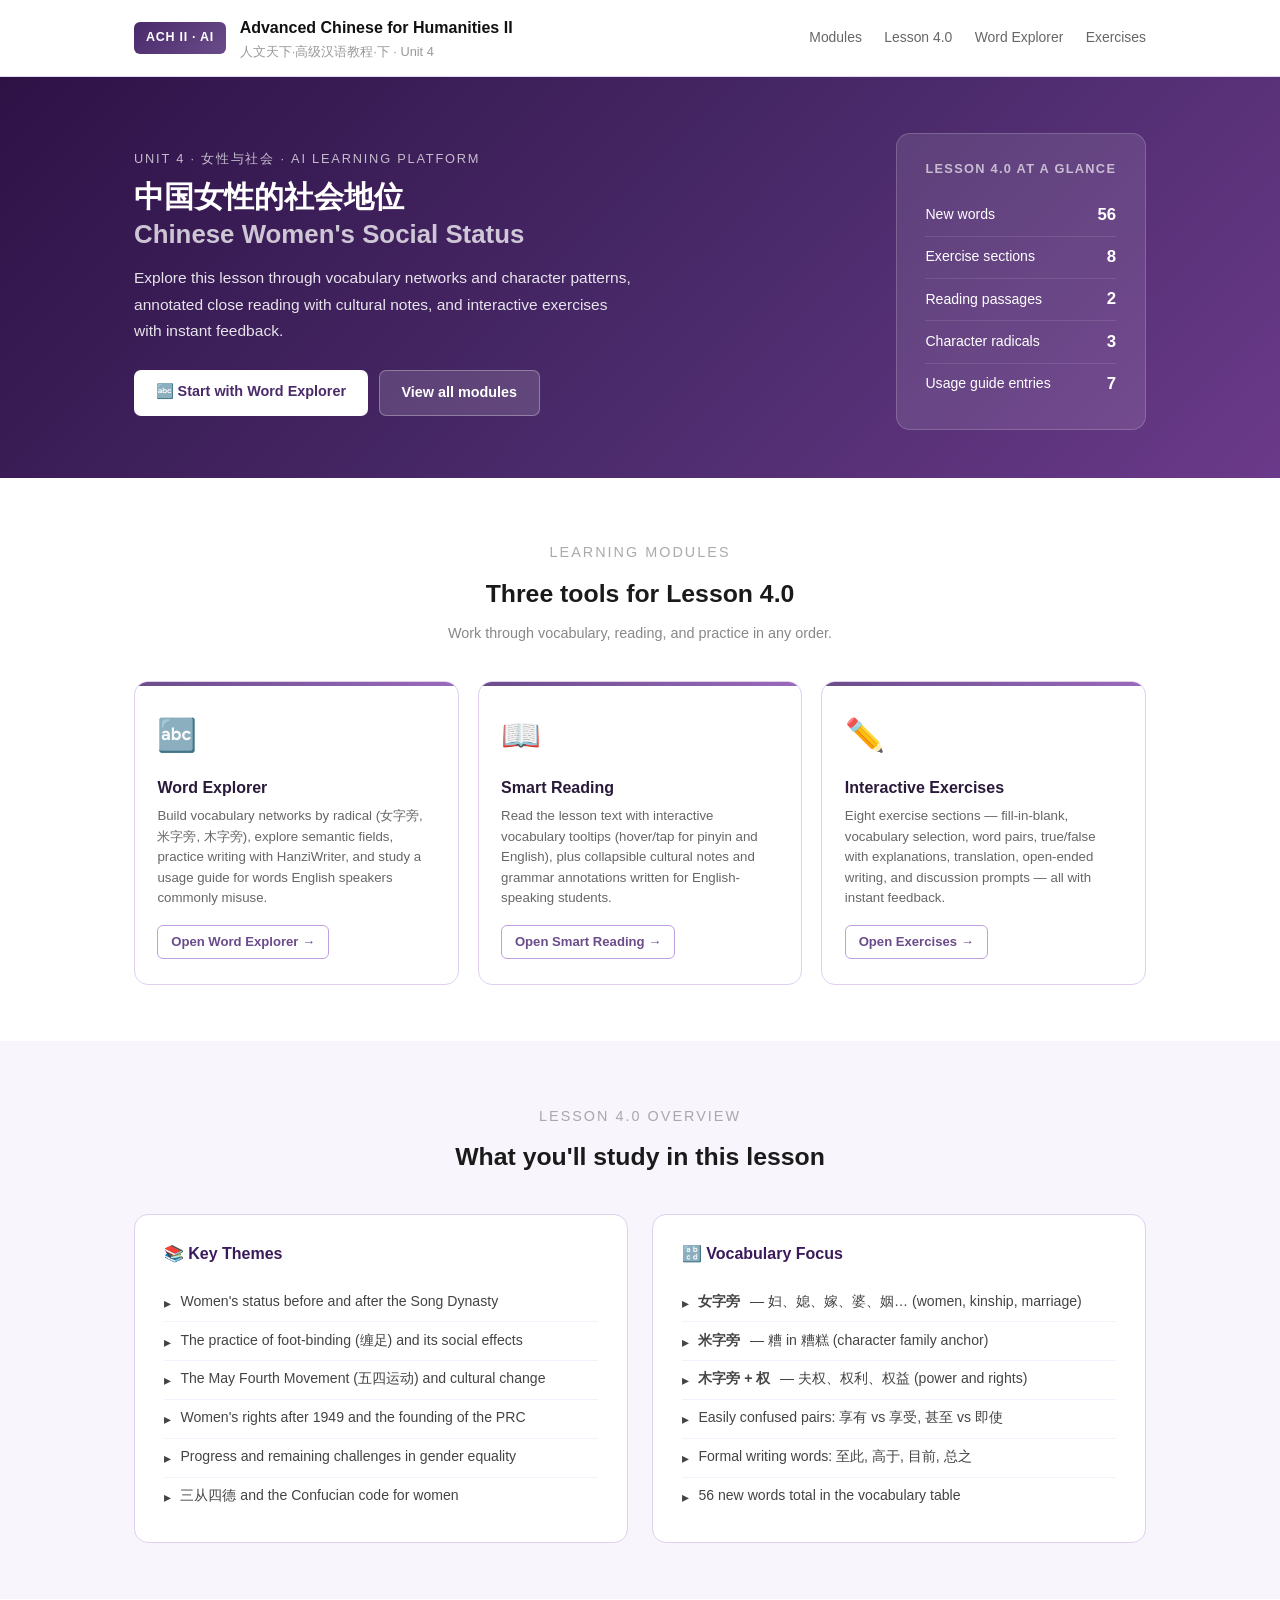
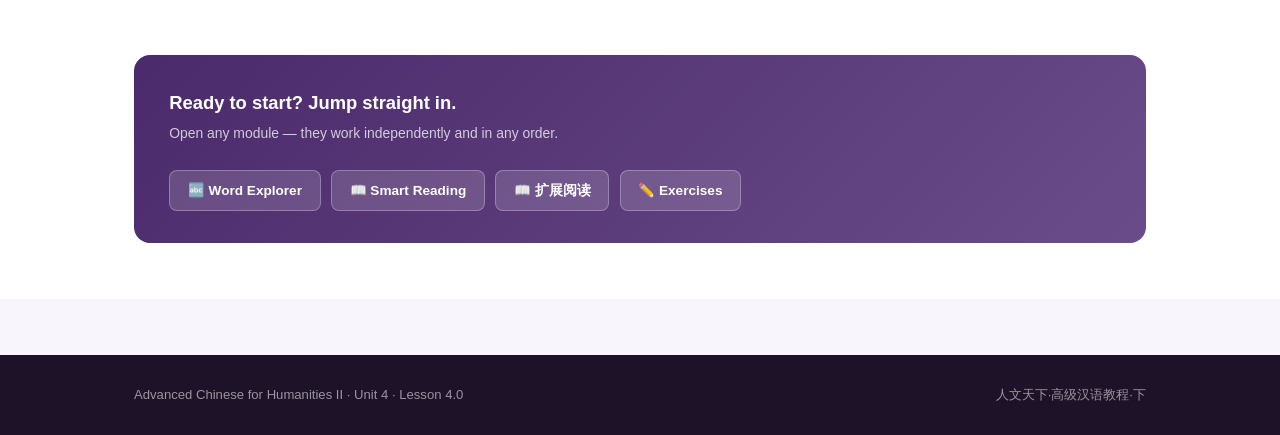
==== index.html @ 2a6adb48 "Add files via upload" ====
<!DOCTYPE html>
<html lang="zh-en">
<head>
  <meta charset="UTF-8" />
  <meta name="viewport" content="width=device-width, initial-scale=1.0" />
  <title>Lesson 4.0 — 中国女性的社会地位 · ACH AI</title>
  <meta name="description" content="AI-assisted learning platform for Advanced Chinese for Humanities — Lesson 4.0: 中国女性的社会地位. Word Explorer, Smart Reading, and Interactive Exercises." />
  <style>
    *, *::before, *::after { box-sizing: border-box; margin: 0; padding: 0; }
    body { font-family: 'Segoe UI', -apple-system, BlinkMacSystemFont, sans-serif; background: #f8f5fd; color: #1a1a1a; line-height: 1.7; }
    a { text-decoration: none; color: inherit; }

    .container { max-width: 1060px; margin: 0 auto; padding: 0 1.5rem; }

    /* ── Header ── */
    .site-header {
      background: #fff; border-bottom: 1px solid #e4d8f5;
      position: sticky; top: 0; z-index: 100; padding: 0.85rem 0;
    }
    .header-inner { display: flex; align-items: center; justify-content: space-between; gap: 1rem; flex-wrap: wrap; }
    .brand { display: flex; align-items: center; gap: 0.85rem; }
    .brand-badge {
      background: linear-gradient(135deg, #4a2a6a, #6b4c8a);
      color: #fff; font-weight: 700; font-size: 0.78rem;
      letter-spacing: 0.06em; padding: 0.35rem 0.75rem; border-radius: 6px;
    }
    .site-title { font-size: 1rem; font-weight: 700; color: #111; }
    .site-subtitle { font-size: 0.8rem; color: #999; }
    .top-nav { display: flex; gap: 1.4rem; }
    .top-nav a { font-size: 0.87rem; color: #666; font-weight: 500; transition: color 0.2s; }
    .top-nav a:hover { color: #4a2a6a; }

    /* ── Hero ── */
    .hero {
      background: linear-gradient(135deg, #2e1246 0%, #4a2a6a 55%, #6b3a8a 100%);
      color: #fff; padding: 3.5rem 0 3rem;
    }
    .hero-inner { display: grid; grid-template-columns: 1fr auto; gap: 2.5rem; align-items: center; }
    .eyebrow { font-size: 0.8rem; letter-spacing: 0.14em; text-transform: uppercase; opacity: 0.7; margin-bottom: 0.5rem; }
    .hero-text h2 { font-size: 1.9rem; font-weight: 700; line-height: 1.25; margin-bottom: 0.9rem; }
    .hero-text h2 em { font-style: normal; opacity: 0.75; font-size: 0.85em; display: block; margin-top: 0.2rem; }
    .hero-desc { opacity: 0.88; font-size: 0.97rem; max-width: 500px; margin-bottom: 1.6rem; }
    .hero-actions { display: flex; gap: 0.7rem; flex-wrap: wrap; }
    .btn { display: inline-block; padding: 0.6rem 1.35rem; border-radius: 7px; font-weight: 600; font-size: 0.9rem; transition: all 0.2s; }
    .btn-white { background: #fff; color: #4a2a6a; }
    .btn-white:hover { background: #f0e8ff; }
    .btn-ghost { background: rgba(255,255,255,0.14); color: #fff; border: 1px solid rgba(255,255,255,0.3); }
    .btn-ghost:hover { background: rgba(255,255,255,0.24); }

    .hero-card {
      background: rgba(255,255,255,0.1); border: 1px solid rgba(255,255,255,0.18);
      border-radius: 14px; padding: 1.5rem 1.8rem; min-width: 210px;
    }
    .hero-card h3 { font-size: 0.8rem; letter-spacing: 0.1em; text-transform: uppercase; opacity: 0.65; margin-bottom: 0.9rem; }
    .hero-stat { display: flex; justify-content: space-between; align-items: center; padding: 0.4rem 0; border-bottom: 1px solid rgba(255,255,255,0.1); font-size: 0.88rem; }
    .hero-stat:last-child { border-bottom: none; }
    .hero-stat strong { font-size: 1.05rem; }

    /* ── Sections ── */
    .section { padding: 3.5rem 0; }
    .section.bg-white { background: #fff; }
    .section-heading { text-align: center; margin-bottom: 2.2rem; }
    .section-heading h2 { font-size: 1.55rem; font-weight: 700; margin-top: 0.3rem; color: #1a1a1a; }
    .section-heading p { color: #888; font-size: 0.9rem; margin-top: 0.4rem; }

    /* ── Module Cards ── */
    .module-row { display: grid; grid-template-columns: repeat(3, 1fr); gap: 1.2rem; }
    .module-card {
      display: block; background: #fff; border: 1px solid #e0d0f0;
      border-radius: 14px; padding: 1.6rem 1.4rem;
      transition: all 0.2s; position: relative; overflow: hidden;
    }
    .module-card::before {
      content: ''; position: absolute; top: 0; left: 0; right: 0;
      height: 4px; background: linear-gradient(90deg, #6b4c8a, #9a6abc);
    }
    .module-card:hover { box-shadow: 0 6px 24px rgba(80,40,120,0.14); transform: translateY(-3px); }
    .module-icon { font-size: 2rem; margin-bottom: 0.75rem; }
    .module-card h3 { font-size: 1rem; font-weight: 700; margin-bottom: 0.3rem; color: #2a1a3a; }
    .module-card p { font-size: 0.83rem; color: #666; line-height: 1.55; margin-bottom: 1rem; }
    .module-link {
      display: inline-flex; align-items: center; gap: 5px;
      font-size: 0.82rem; font-weight: 700; color: #6b4c8a;
      border: 1.5px solid #c0a0e0; border-radius: 6px;
      padding: 0.3rem 0.8rem; transition: all 0.2s;
    }
    .module-link:hover { background: #6b4c8a; color: #fff; border-color: #6b4c8a; }

    /* ── Lesson Overview ── */
    .lesson-overview { display: grid; grid-template-columns: 1fr 1fr; gap: 1.5rem; }
    .overview-card {
      background: #fff; border: 1px solid #e0d0f0; border-radius: 14px;
      padding: 1.6rem 1.8rem;
    }
    .overview-card h3 { font-size: 1rem; font-weight: 700; color: #3a1a5a; margin-bottom: 1rem; display: flex; align-items: center; gap: 0.5rem; }
    .overview-list { list-style: none; }
    .overview-list li { display: flex; align-items: flex-start; gap: 0.6rem; padding: 0.45rem 0; border-bottom: 1px solid #f5f0fb; font-size: 0.88rem; color: #444; line-height: 1.5; }
    .overview-list li:last-child { border-bottom: none; }
    .overview-list .li-icon { font-size: 0.9rem; margin-top: 2px; flex-shrink: 0; }

    /* ── Quick Access Strip ── */
    .quick-strip {
      background: linear-gradient(135deg, #4a2a6a, #6b4c8a);
      border-radius: 16px; padding: 2rem 2.2rem;
      display: flex; align-items: center; justify-content: space-between;
      gap: 1.5rem; flex-wrap: wrap;
    }
    .quick-text h3 { color: #fff; font-size: 1.15rem; font-weight: 700; margin-bottom: 0.25rem; }
    .quick-text p { color: rgba(255,255,255,0.75); font-size: 0.87rem; }
    .quick-btns { display: flex; gap: 0.65rem; flex-wrap: wrap; }
    .quick-btn {
      display: flex; align-items: center; gap: 0.5rem;
      background: rgba(255,255,255,0.15); color: #fff;
      border: 1px solid rgba(255,255,255,0.28); border-radius: 8px;
      padding: 0.5rem 1.1rem; font-size: 0.85rem; font-weight: 600;
      transition: all 0.2s;
    }
    .quick-btn:hover { background: rgba(255,255,255,0.28); }

    /* ── Footer ── */
    .site-footer { background: #1e1228; color: rgba(255,255,255,0.55); padding: 1.8rem 0; margin-top: 3.5rem; }
    .footer-inner { display: flex; justify-content: space-between; align-items: center; flex-wrap: wrap; gap: 0.75rem; font-size: 0.82rem; }

    @media (max-width: 768px) {
      .hero-inner { grid-template-columns: 1fr; }
      .hero-card { display: none; }
      .module-row { grid-template-columns: 1fr; }
      .lesson-overview { grid-template-columns: 1fr; }
      .top-nav { display: none; }
      .hero-text h2 { font-size: 1.5rem; }
    }
  </style>
</head>
<body>

<!-- Header -->
<header class="site-header">
  <div class="container header-inner">
    <div class="brand">
      <div class="brand-badge">ACH II · AI</div>
      <div>
        <div class="site-title">Advanced Chinese for Humanities II</div>
        <div class="site-subtitle">人文天下·高级汉语教程·下 · Unit 4</div>
      </div>
    </div>
    <nav class="top-nav">
      <a href="#modules">Modules</a>
      <a href="#lesson">Lesson 4.0</a>
      <a href="lesson-4-0-word.html">Word Explorer</a>
      <a href="exercises-4-0.html">Exercises</a>
    </nav>
  </div>
</header>

<!-- Hero -->
<section class="hero">
  <div class="container hero-inner">
    <div class="hero-text">
      <p class="eyebrow">Unit 4 · 女性与社会 · AI Learning Platform</p>
      <h2>中国女性的社会地位
        <em>Chinese Women's Social Status</em>
      </h2>
      <p class="hero-desc">
        Explore this lesson through vocabulary networks and character patterns,
        annotated close reading with cultural notes, and interactive exercises with instant feedback.
      </p>
      <div class="hero-actions">
        <a class="btn btn-white" href="lesson-4-0-word.html">🔤 Start with Word Explorer</a>
        <a class="btn btn-ghost" href="#modules">View all modules</a>
      </div>
    </div>
    <div class="hero-card">
      <h3>Lesson 4.0 at a glance</h3>
      <div class="hero-stat"><span>New words</span><strong>56</strong></div>
      <div class="hero-stat"><span>Exercise sections</span><strong>8</strong></div>
      <div class="hero-stat"><span>Reading passages</span><strong>2</strong></div>
      <div class="hero-stat"><span>Character radicals</span><strong>3</strong></div>
      <div class="hero-stat"><span>Usage guide entries</span><strong>7</strong></div>
    </div>
  </div>
</section>

<!-- Modules -->
<section id="modules" class="section bg-white">
  <div class="container">
    <div class="section-heading">
      <p class="eyebrow">Learning Modules</p>
      <h2>Three tools for Lesson 4.0</h2>
      <p>Work through vocabulary, reading, and practice in any order.</p>
    </div>
    <div class="module-row">

      <div class="module-card">
        <div class="module-icon">🔤</div>
        <h3>Word Explorer</h3>
        <p>Build vocabulary networks by radical (女字旁, 米字旁, 木字旁), explore semantic fields, practice writing with HanziWriter, and study a usage guide for words English speakers commonly misuse.</p>
        <a class="module-link" href="lesson-4-0-word.html">Open Word Explorer →</a>
      </div>

      <div class="module-card">
        <div class="module-icon">📖</div>
        <h3>Smart Reading</h3>
        <p>Read the lesson text with interactive vocabulary tooltips (hover/tap for pinyin and English), plus collapsible cultural notes and grammar annotations written for English-speaking students.</p>
        <a class="module-link" href="smart_reading_4_0.html">Open Smart Reading →</a>
      </div>

      <div class="module-card">
        <div class="module-icon">✏️</div>
        <h3>Interactive Exercises</h3>
        <p>Eight exercise sections — fill-in-blank, vocabulary selection, word pairs, true/false with explanations, translation, open-ended writing, and discussion prompts — all with instant feedback.</p>
        <a class="module-link" href="exercises-4-0.html">Open Exercises →</a>
      </div>

    </div>
  </div>
</section>

<!-- Lesson Overview -->
<section id="lesson" class="section">
  <div class="container">
    <div class="section-heading">
      <p class="eyebrow">Lesson 4.0 Overview</p>
      <h2>What you'll study in this lesson</h2>
    </div>
    <div class="lesson-overview">

      <div class="overview-card">
        <h3>📚 Key Themes</h3>
        <ul class="overview-list">
          <li><span class="li-icon">▸</span>Women's status before and after the Song Dynasty</li>
          <li><span class="li-icon">▸</span>The practice of foot-binding (缠足) and its social effects</li>
          <li><span class="li-icon">▸</span>The May Fourth Movement (五四运动) and cultural change</li>
          <li><span class="li-icon">▸</span>Women's rights after 1949 and the founding of the PRC</li>
          <li><span class="li-icon">▸</span>Progress and remaining challenges in gender equality</li>
          <li><span class="li-icon">▸</span>三从四德 and the Confucian code for women</li>
        </ul>
      </div>

      <div class="overview-card">
        <h3>🔡 Vocabulary Focus</h3>
        <ul class="overview-list">
          <li><span class="li-icon">▸</span><strong>女字旁</strong> — 妇、媳、嫁、婆、姻… (women, kinship, marriage)</li>
          <li><span class="li-icon">▸</span><strong>米字旁</strong> — 糟 in 糟糕 (character family anchor)</li>
          <li><span class="li-icon">▸</span><strong>木字旁 + 权</strong> — 夫权、权利、权益 (power and rights)</li>
          <li><span class="li-icon">▸</span>Easily confused pairs: 享有 vs 享受, 甚至 vs 即使</li>
          <li><span class="li-icon">▸</span>Formal writing words: 至此, 高于, 目前, 总之</li>
          <li><span class="li-icon">▸</span>56 new words total in the vocabulary table</li>
        </ul>
      </div>

    </div>
  </div>
</section>

<!-- Quick Access -->
<section class="section bg-white">
  <div class="container">
    <div class="quick-strip">
      <div class="quick-text">
        <h3>Ready to start? Jump straight in.</h3>
        <p>Open any module — they work independently and in any order.</p>
      </div>
      <div class="quick-btns">
        <a class="quick-btn" href="lesson-4-0-word.html">🔤 Word Explorer</a>
        <a class="quick-btn" href="smart_reading_4_0.html">📖 Smart Reading</a>
        <a class="quick-btn" href="smart_reading_4_0b.html">📖 扩展阅读</a>
        <a class="quick-btn" href="exercises-4-0.html">✏️ Exercises</a>
      </div>
    </div>
  </div>
</section>

<!-- Footer -->
<footer class="site-footer">
  <div class="container footer-inner">
    <span>Advanced Chinese for Humanities II · Unit 4 · Lesson 4.0</span>
    <span>人文天下·高级汉语教程·下</span>
  </div>
</footer>

</body>
</html>
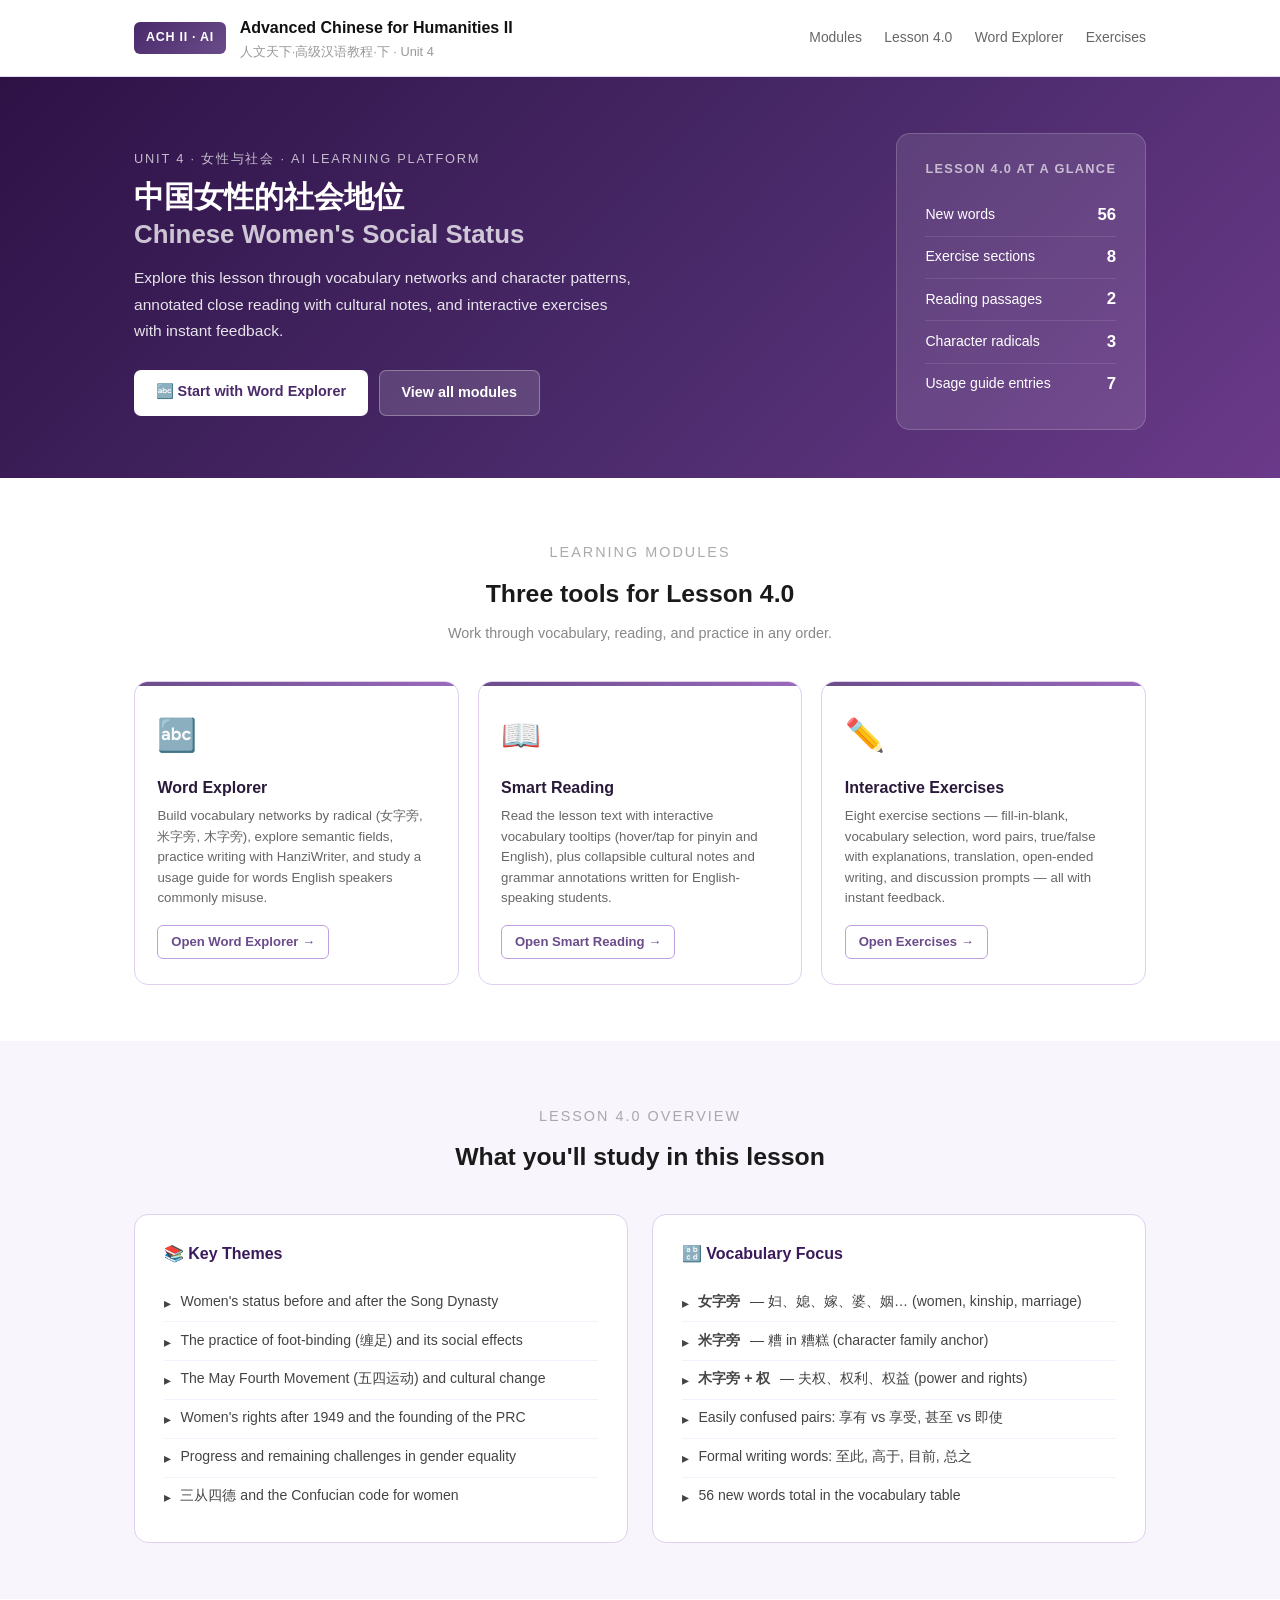
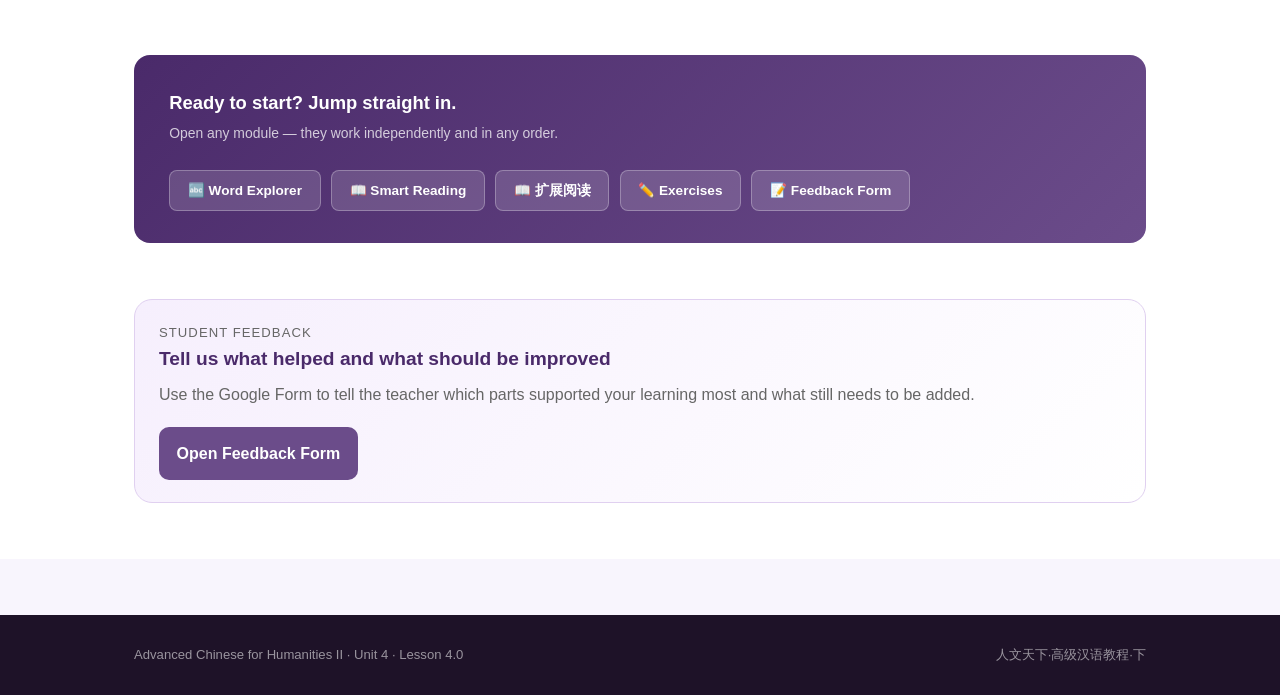
==== commit 4ee7df1c: "Add files via upload" ====
--- a/index.html
+++ b/index.html
@@ -118,7 +118,7 @@
     .quick-btn:hover { background: rgba(255,255,255,0.28); }
 
     /* ── Footer ── */
-    .site-footer { background: #1e1228; color: rgba(255,255,255,0.55); padding: 1.8rem 0; margin-top: 3.5rem; }
+    .feedback-section{background:#fff;padding-top:0}.feedback-card{display:flex;justify-content:space-between;align-items:center;gap:1.25rem;flex-wrap:wrap;background:linear-gradient(135deg,#f6effd,#ffffff);border:1px solid #e0d0f0;border-radius:18px;padding:1.4rem 1.5rem}.feedback-label{font-size:.82rem;letter-spacing:.08em;text-transform:uppercase;color:#8d819a;margin:0 0 .2rem}.feedback-card h3{margin:0 0 .35rem;color:#4a2a6a;font-size:1.2rem}.feedback-card p{margin:0;color:#666;line-height:1.6}.feedback-btn{display:inline-flex;align-items:center;justify-content:center;padding:.8rem 1.1rem;border-radius:10px;background:#6b4c8a;color:#fff;font-weight:700;white-space:nowrap}.feedback-btn:hover{background:#4a2a6a}.site-footer { background: #1e1228; color: rgba(255,255,255,0.55); padding: 1.8rem 0; margin-top: 3.5rem; }
     .footer-inner { display: flex; justify-content: space-between; align-items: center; flex-wrap: wrap; gap: 0.75rem; font-size: 0.82rem; }
 
     @media (max-width: 768px) {
@@ -265,7 +265,20 @@
         <a class="quick-btn" href="smart_reading_4_0.html">📖 Smart Reading</a>
         <a class="quick-btn" href="smart_reading_4_0b.html">📖 扩展阅读</a>
         <a class="quick-btn" href="exercises-4-0.html">✏️ Exercises</a>
-      </div>
+        <a class="quick-btn" href="YOUR_GOOGLE_FORM_URL" target="_blank" rel="noopener noreferrer">📝 Feedback Form</a>
+      </div>
+    </div>
+  </div>
+</section>
+<section class="section feedback-section">
+  <div class="container">
+    <div class="feedback-card">
+      <div>
+        <p class="feedback-label">Student feedback</p>
+        <h3>Tell us what helped and what should be improved</h3>
+        <p>Use the Google Form to tell the teacher which parts supported your learning most and what still needs to be added.</p>
+      </div>
+      <a class="feedback-btn" href="YOUR_GOOGLE_FORM_URL" target="_blank" rel="noopener noreferrer">Open Feedback Form</a>
     </div>
   </div>
 </section>
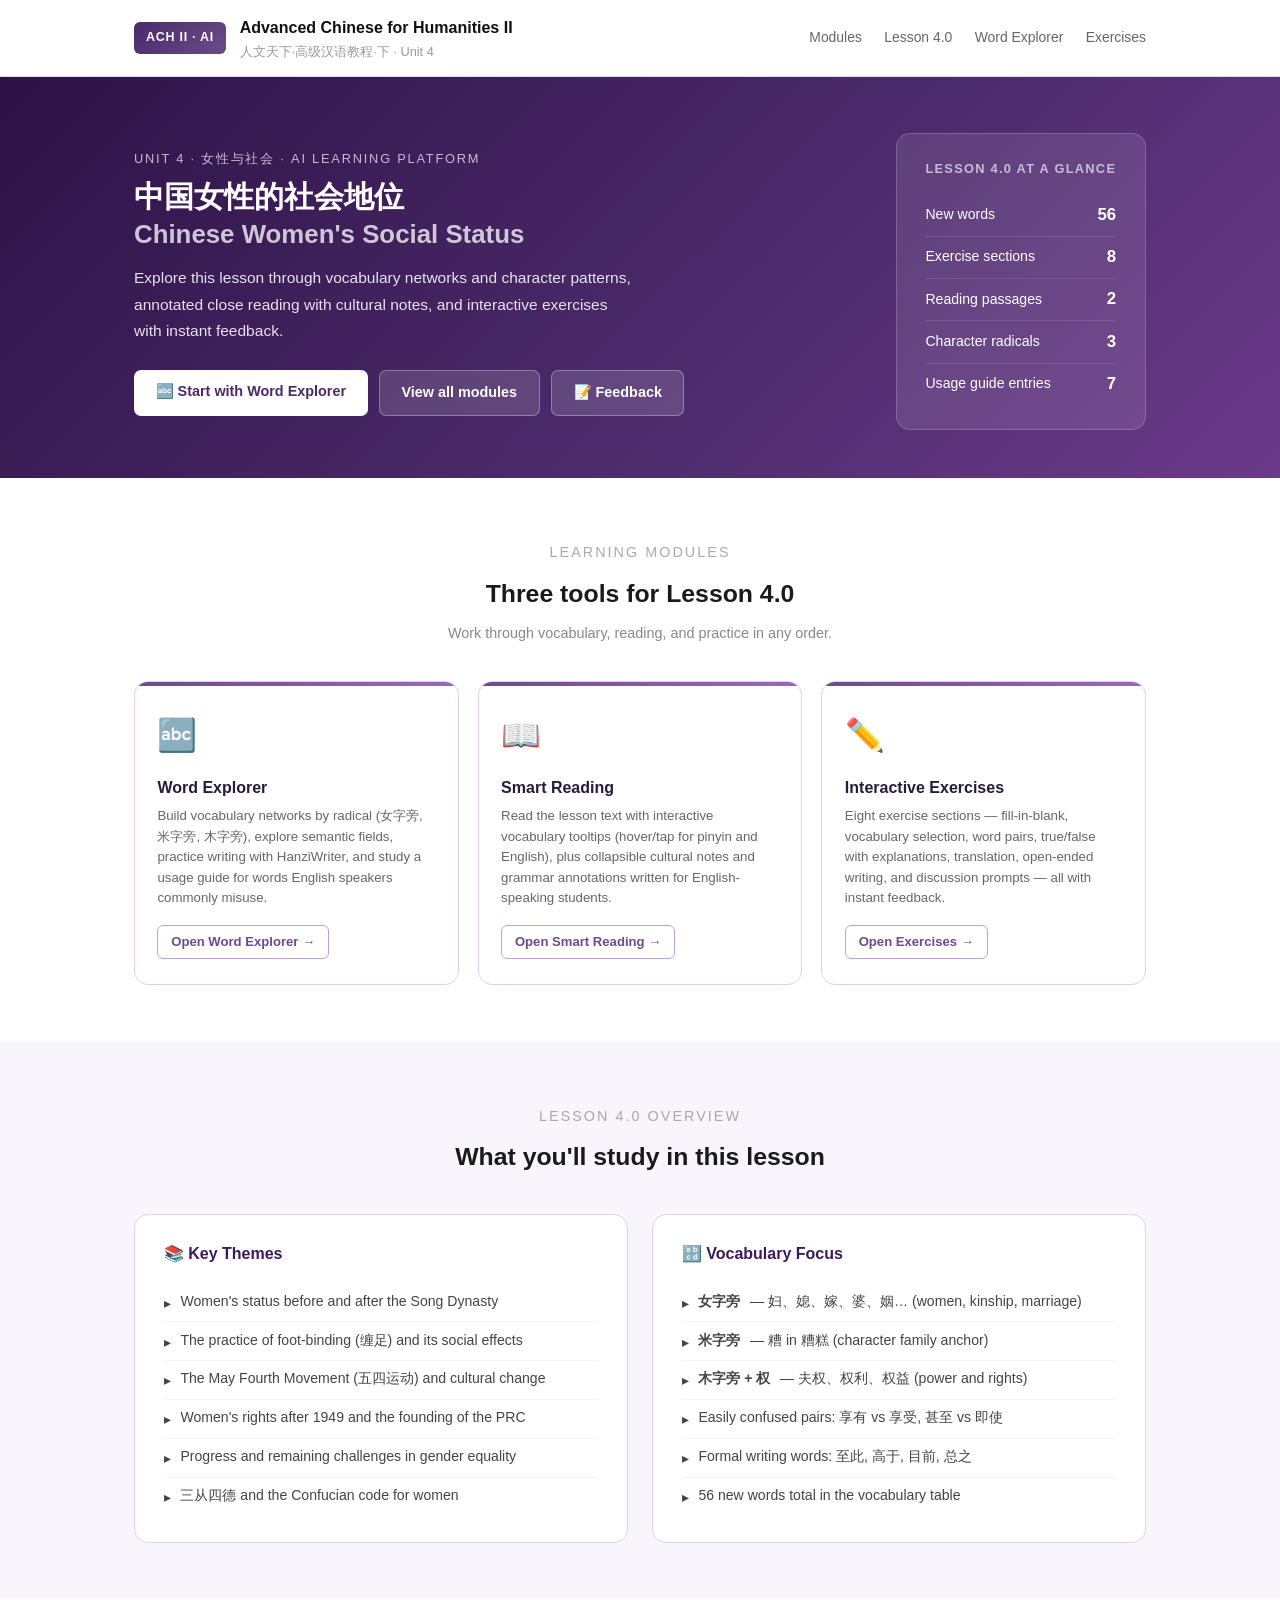
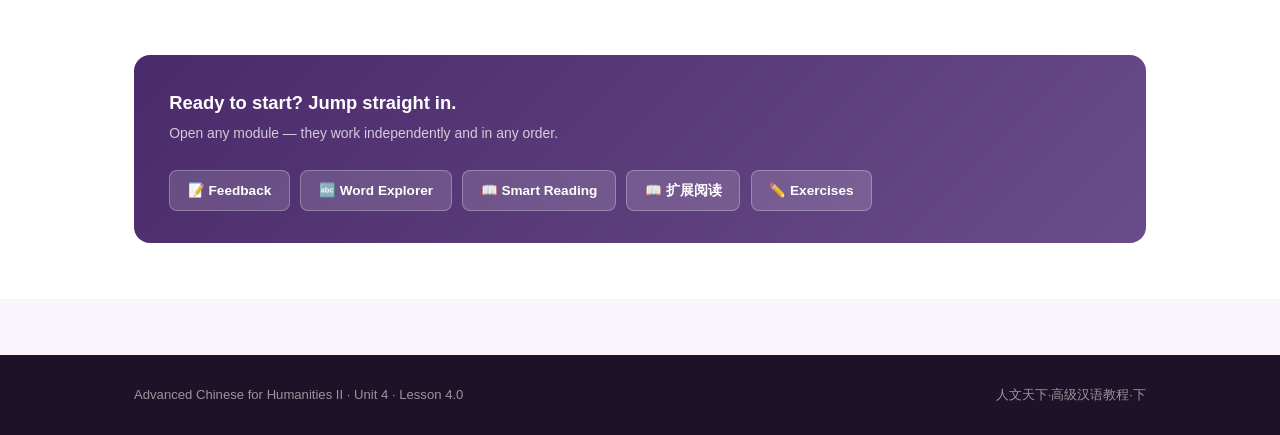
==== commit f48fd871: "Add files via upload" ====
--- a/index.html
+++ b/index.html
@@ -118,7 +118,7 @@
     .quick-btn:hover { background: rgba(255,255,255,0.28); }
 
     /* ── Footer ── */
-    .feedback-section{background:#fff;padding-top:0}.feedback-card{display:flex;justify-content:space-between;align-items:center;gap:1.25rem;flex-wrap:wrap;background:linear-gradient(135deg,#f6effd,#ffffff);border:1px solid #e0d0f0;border-radius:18px;padding:1.4rem 1.5rem}.feedback-label{font-size:.82rem;letter-spacing:.08em;text-transform:uppercase;color:#8d819a;margin:0 0 .2rem}.feedback-card h3{margin:0 0 .35rem;color:#4a2a6a;font-size:1.2rem}.feedback-card p{margin:0;color:#666;line-height:1.6}.feedback-btn{display:inline-flex;align-items:center;justify-content:center;padding:.8rem 1.1rem;border-radius:10px;background:#6b4c8a;color:#fff;font-weight:700;white-space:nowrap}.feedback-btn:hover{background:#4a2a6a}.site-footer { background: #1e1228; color: rgba(255,255,255,0.55); padding: 1.8rem 0; margin-top: 3.5rem; }
+    .site-footer { background: #1e1228; color: rgba(255,255,255,0.55); padding: 1.8rem 0; margin-top: 3.5rem; }
     .footer-inner { display: flex; justify-content: space-between; align-items: center; flex-wrap: wrap; gap: 0.75rem; font-size: 0.82rem; }
 
     @media (max-width: 768px) {
@@ -167,6 +167,7 @@
       <div class="hero-actions">
         <a class="btn btn-white" href="lesson-4-0-word.html">🔤 Start with Word Explorer</a>
         <a class="btn btn-ghost" href="#modules">View all modules</a>
+        <a class="btn btn-ghost" href="https://docs.google.com/forms/d/e/1FAIpQLScRVWIQ-cuCXpfgMUsA9VsmY7Ct5m2bDn2gDQAvFidjdndWgQ/viewform?usp=publish-editor" target="_blank" rel="noopener noreferrer">📝 Feedback</a>
       </div>
     </div>
     <div class="hero-card">
@@ -261,24 +262,12 @@
         <p>Open any module — they work independently and in any order.</p>
       </div>
       <div class="quick-btns">
+        <a class="quick-btn" href="https://docs.google.com/forms/d/e/1FAIpQLScRVWIQ-cuCXpfgMUsA9VsmY7Ct5m2bDn2gDQAvFidjdndWgQ/viewform?usp=publish-editor" target="_blank" rel="noopener noreferrer">📝 Feedback</a>
         <a class="quick-btn" href="lesson-4-0-word.html">🔤 Word Explorer</a>
         <a class="quick-btn" href="smart_reading_4_0.html">📖 Smart Reading</a>
         <a class="quick-btn" href="smart_reading_4_0b.html">📖 扩展阅读</a>
         <a class="quick-btn" href="exercises-4-0.html">✏️ Exercises</a>
-        <a class="quick-btn" href="YOUR_GOOGLE_FORM_URL" target="_blank" rel="noopener noreferrer">📝 Feedback Form</a>
-      </div>
-    </div>
-  </div>
-</section>
-<section class="section feedback-section">
-  <div class="container">
-    <div class="feedback-card">
-      <div>
-        <p class="feedback-label">Student feedback</p>
-        <h3>Tell us what helped and what should be improved</h3>
-        <p>Use the Google Form to tell the teacher which parts supported your learning most and what still needs to be added.</p>
-      </div>
-      <a class="feedback-btn" href="YOUR_GOOGLE_FORM_URL" target="_blank" rel="noopener noreferrer">Open Feedback Form</a>
+      </div>
     </div>
   </div>
 </section>
